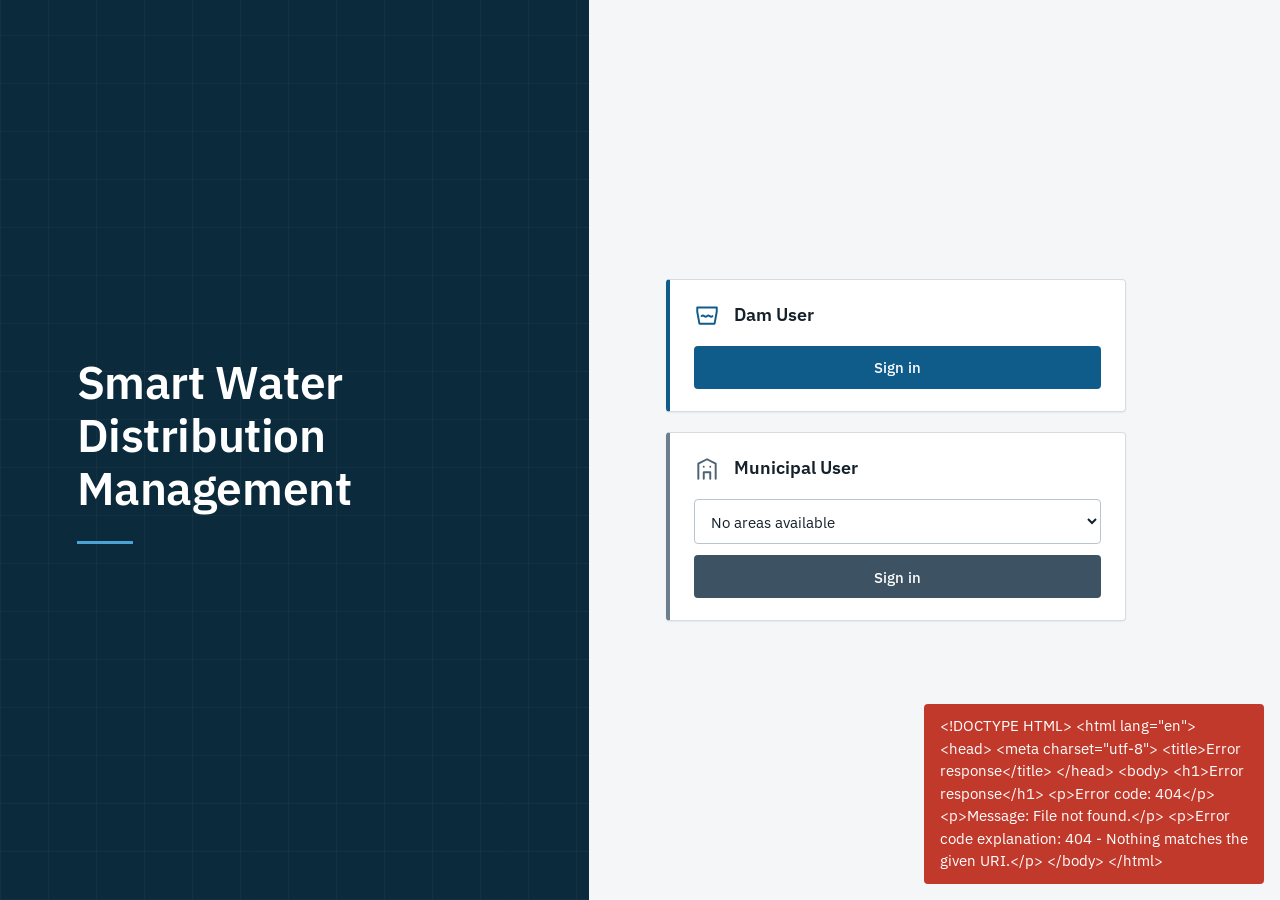
==== web/index.html @ 7f6670fb "First" ====
<!DOCTYPE html><html lang="en"><head><meta charset="utf-8">
<meta name="viewport" content="width=device-width,initial-scale=1">
<title>Smart Water Distribution Management</title>
<link href="https://fonts.googleapis.com/css2?family=IBM+Plex+Sans:wght@400;500;600&display=swap" rel="stylesheet">
<link rel="stylesheet" href="css/style.css">
<style>
html,body{height:100%}
body{margin:0;font-family:"IBM Plex Sans",system-ui,sans-serif;color:#14212b;background:#fff}
.page{display:grid;grid-template-columns:minmax(320px,46%) 1fr;min-height:100vh}
.brand{background:#0b2a3c;color:#fff;display:flex;flex-direction:column;justify-content:center;padding:4rem clamp(2rem,6vw,5rem);position:relative}
.brand:after{content:"";position:absolute;inset:0;background:repeating-linear-gradient(0deg,rgba(255,255,255,.035) 0 1px,transparent 1px 48px),repeating-linear-gradient(90deg,rgba(255,255,255,.035) 0 1px,transparent 1px 48px);pointer-events:none}
.brand h1{position:relative;z-index:1;font-weight:600;font-size:clamp(2rem,3.6vw,3rem);line-height:1.15;letter-spacing:-.01em;margin:0;max-width:440px}
.brand .rule{position:relative;z-index:1;width:56px;height:3px;background:#4aa3d4;margin-top:1.6rem}
.access{display:flex;flex-direction:column;justify-content:center;gap:1.25rem;padding:3rem clamp(1.5rem,6vw,5rem);background:#f4f6f8}
.portal{max-width:460px;width:100%;background:#fff;border:1px solid #d5dde3;border-left:4px solid #0f5c8a;border-radius:4px;padding:1.4rem 1.5rem;box-shadow:0 1px 2px rgba(11,42,60,.06);transition:box-shadow .15s,border-color .15s}
.portal:hover,.portal:focus-within{box-shadow:0 6px 18px rgba(11,42,60,.12)}
.portal.m{border-left-color:#6b7f8e}
.head{display:flex;align-items:center;gap:.9rem;margin-bottom:1.1rem}
.head svg{width:26px;height:26px;color:#0f5c8a;flex:none}.m .head svg{color:#4d6272}
.head h2{margin:0;font-size:1.1rem;font-weight:600}
.btn{display:block;width:100%;box-sizing:border-box;font:500 .95rem "IBM Plex Sans",sans-serif;text-align:center;text-decoration:none;color:#fff;background:#0f5c8a;border:0;border-radius:4px;padding:.7rem 1rem;cursor:pointer;transition:background .15s}
.btn:hover{background:#0b4a70}.m .btn{background:#3d5262}.m .btn:hover{background:#2c3e4b}
select{display:block;width:100%;box-sizing:border-box;font:inherit;font-size:.95rem;padding:.65rem .8rem;margin-bottom:.7rem;border:1px solid #b9c5cd;border-radius:4px;background:#fff;color:#14212b}
:focus-visible{outline:2px solid #0f5c8a;outline-offset:2px}
@media(max-width:820px){.page{grid-template-columns:1fr}.brand{padding:2.5rem 1.5rem}.access{padding:2rem 1.5rem 3rem}}
@media(prefers-reduced-motion:reduce){.portal,.btn{transition:none}}
</style></head><body>
<div class="page">
  <header class="brand">
    <h1>Smart Water Distribution Management</h1>
    <div class="rule"></div>
  </header>
  <main class="access">
    <section class="portal" aria-labelledby="d">
      <div class="head"><svg viewBox="0 0 24 24" fill="none" stroke="currentColor" stroke-width="1.8" stroke-linecap="round" stroke-linejoin="round" aria-hidden="true"><path d="M3 5h18v4l-2 11H5L3 9z"/><path d="M7 13c2-2 3 2 5 0s3 2 5 0"/></svg><h2 id="d">Dam User</h2></div>
      <a class="btn" href="dam.html">Sign in</a>
    </section>
    <section class="portal m" aria-labelledby="m">
      <div class="head"><svg viewBox="0 0 24 24" fill="none" stroke="currentColor" stroke-width="1.8" stroke-linecap="round" stroke-linejoin="round" aria-hidden="true"><path d="M4 21V7l8-4 8 4v14"/><path d="M9 21v-6h6v6M9 10h.01M15 10h.01"/></svg><h2 id="m">Municipal User</h2></div>
      <form id="mf"><select id="areas" aria-label="Select your area" required><option value="">Loading areas...</option></select><button class="btn">Sign in</button></form>
    </section>
  </main>
</div>
<div id="toast"></div>
<script src="js/api.js"></script>
<script>
(async () => {
  const a = await run(() => api('/areas'));
  $('#areas').innerHTML = a ? '<option value="">Select your area</option>' + a.map(x => `<option value="${esc(x.areaId)}">${esc(x.areaId)} - ${esc(x.areaName)}</option>`).join('')
    : '<option value="">No areas available</option>';
})();
$('#mf').onsubmit = e => { e.preventDefault(); const v = $('#areas').value; if (!v) return toast('Please select your area first.', true); sessionStorage.setItem('areaId', v); location.href = 'municipal.html'; };
</script></body></html>
---- web/css/style.css ----
:root{--ink:#0f2a33;--paper:#edf2f4;--card:#fff;--line:#cfdbe0;--water:#1f8fb5;--brass:#b8892b;--ok:#2e8b57;--bad:#c0392b;--muted:#5d7580}
*{box-sizing:border-box}
body{margin:0;font:15px/1.5 "IBM Plex Sans",system-ui,sans-serif;background:var(--paper);color:var(--ink)}
h1{font-size:1.6rem;margin:0 0 .25rem}h2{font-size:1.05rem;margin:0 0 .75rem}
.muted{color:var(--muted)}
.app{display:grid;grid-template-columns:210px 1fr;min-height:100vh}
aside{background:var(--ink);color:#dbe9ee;padding:1.25rem .75rem;position:sticky;top:0;height:100vh}
aside .brand{font-weight:600;padding:0 .5rem 1rem;font-size:1.05rem}
aside .grp{font-size:.8rem;color:#7fa3b0;padding:.9rem .5rem .25rem}
aside button,aside a{display:block;width:100%;text-align:left;background:none;border:0;border-left:3px solid transparent;color:inherit;padding:.45rem .6rem;font:inherit;cursor:pointer;text-decoration:none}
aside button:hover,aside a:hover{background:#17404d}
aside button.on{border-left-color:var(--water);background:#17404d;color:#fff}
main{padding:1.5rem 2rem;min-width:0}
.panel{background:var(--card);border:1px solid var(--line);border-radius:6px;padding:1rem 1.1rem;margin:0 0 1.1rem}
.cards{display:grid;grid-template-columns:repeat(auto-fit,minmax(170px,1fr));gap:.8rem;margin-bottom:1.1rem}
.stat{background:var(--card);border:1px solid var(--line);border-left:4px solid var(--water);padding:.8rem 1rem}
.stat b{display:block;font-size:1.6rem;line-height:1.2}
.stat.bad{border-left-color:var(--bad)}.stat.warn{border-left-color:var(--brass)}
.wrap{overflow-x:auto}
table{border-collapse:collapse;width:100%;font-size:.92rem}
th,td{text-align:left;padding:.5rem .6rem;border-bottom:1px solid var(--line);white-space:nowrap}
th{font-weight:600;color:var(--muted)}
.badge{display:inline-block;padding:.1rem .5rem;border-radius:3px;font-size:.8rem;font-weight:600;background:#e3ecef}
.WORKING,.ALLOCATED,.COMPLETED,.NORMAL{background:#dff1e7;color:#1d6b40}
.FAILED,.CRITICAL,.REJECTED{background:#f8dcd8;color:#9b2a1f}
.PENDING,.HIGH,.OPEN,.PARTIALLY_ALLOCATED{background:#f6ebd0;color:#7a5a12}
form.f{display:flex;flex-wrap:wrap;gap:.7rem;align-items:flex-end}
label{display:flex;flex-direction:column;font-size:.85rem;color:var(--muted);gap:.2rem}
label.chk{flex-direction:row;align-items:center;gap:.4rem;color:var(--ink);padding-bottom:.5rem}
input,select{font:inherit;padding:.4rem .55rem;border:1px solid var(--line);border-radius:4px;background:#fff;min-width:130px}
input[type=checkbox]{min-width:0}
button.b{font:inherit;background:var(--water);color:#fff;border:0;border-radius:4px;padding:.5rem .9rem;cursor:pointer}
button.b:hover{background:#177494}button.b.alt{background:#fff;color:var(--ink);border:1px solid var(--line)}
button.b.big{padding:.8rem 1.4rem;font-size:1.05rem;background:var(--brass)}
button.sm{font:inherit;font-size:.8rem;padding:.2rem .5rem;margin-right:.3rem;border:1px solid var(--line);background:#fff;border-radius:3px;cursor:pointer}
:focus-visible{outline:2px solid var(--water);outline-offset:2px}
#toast{position:fixed;right:1rem;bottom:1rem;background:var(--ink);color:#fff;padding:.7rem 1rem;border-radius:4px;opacity:0;transition:opacity .2s;max-width:340px}
#toast.show{opacity:1}#toast.bad{background:var(--bad)}
ul.log{margin:0;padding-left:1.1rem;font-size:.9rem}
svg.map{width:100%;height:auto;background:#f7fafb;border:1px solid var(--line);border-radius:6px}
svg.map text{font-size:12px;fill:var(--ink)}
.login{max-width:760px;margin:8vh auto;padding:0 1rem}
.choices{display:grid;grid-template-columns:1fr 1fr;gap:1rem;margin-top:1.5rem}
.choice{background:var(--card);border:1px solid var(--line);border-top:5px solid var(--water);padding:1.3rem}
.choice.m{border-top-color:var(--brass)}
@media(max-width:760px){.app{grid-template-columns:1fr}aside{position:static;height:auto}main{padding:1rem}.choices{grid-template-columns:1fr}}
@media(prefers-reduced-motion:reduce){#toast{transition:none}}
/* ---- dashboard overview ---- */
.grid2{display:grid;grid-template-columns:repeat(auto-fit,minmax(340px,1fr));gap:1.1rem}
.grid2 .panel{margin:0}
.alert{padding:.6rem .9rem;border-radius:4px;margin:0 0 .5rem;border-left:4px solid var(--brass);background:#f6ebd0;color:#6b4e0f}
.alert.bad{border-left-color:var(--bad);background:#f8dcd8;color:#8a261b}
.alert.ok{border-left-color:var(--ok);background:#dff1e7;color:#1d6b40}
.lv{margin:0 0 .8rem}.lv .t{display:flex;justify-content:space-between;font-size:.9rem}
.track{height:12px;background:#e3ecef;border-radius:6px;overflow:hidden}
.fill{height:100%;background:var(--ok)}.fill.mid{background:var(--brass)}.fill.low{background:var(--bad)}.fill.dem{background:var(--water)}.fill.del{background:var(--ok)}
.q{display:flex;justify-content:space-between;align-items:center;padding:.4rem 0;border-bottom:1px solid var(--line);font-size:.92rem}
.q:last-child{border:0}
.donut{width:120px;height:120px;border-radius:50%;flex:none;display:grid;place-items:center}
.donut i{width:70px;height:70px;border-radius:50%;background:var(--card);display:grid;place-items:center;font-style:normal;font-weight:600}
.leg{display:flex;gap:1.2rem;align-items:center}.leg ul{list-style:none;margin:0;padding:0;font-size:.88rem}
.dot{display:inline-block;width:10px;height:10px;border-radius:2px;margin-right:.4rem}
.dr{margin:0 0 .7rem;font-size:.88rem}.dr .track{height:8px;margin-top:.15rem}
.split{display:flex;height:14px;border-radius:7px;overflow:hidden;background:#e3ecef}
/* ---- login page ---- */
.hero{background:var(--ink);color:#fff;padding:3.2rem 1rem 4.5rem}
.hero .in,.login .in{max-width:900px;margin:0 auto}
.hero h1{font-size:2.1rem;margin:0 0 .4rem}.hero p{margin:0;color:#a9c6d1;max-width:560px}
.chips{display:flex;flex-wrap:wrap;gap:.6rem;margin-top:1.4rem}
.chip{background:#17404d;border-radius:4px;padding:.4rem .8rem;font-size:.88rem}.chip b{font-size:1.1rem;margin-right:.3rem}
.chip.bad{background:#7a2a22}
.pull{margin-top:-2.6rem}
.how{display:grid;grid-template-columns:repeat(3,1fr);gap:1rem;margin:1.6rem 0}
.how div{border-top:3px solid var(--line);padding-top:.5rem;font-size:.92rem}.how b{display:block}
@media(max-width:760px){.how{grid-template-columns:1fr}.leg{flex-wrap:wrap}}
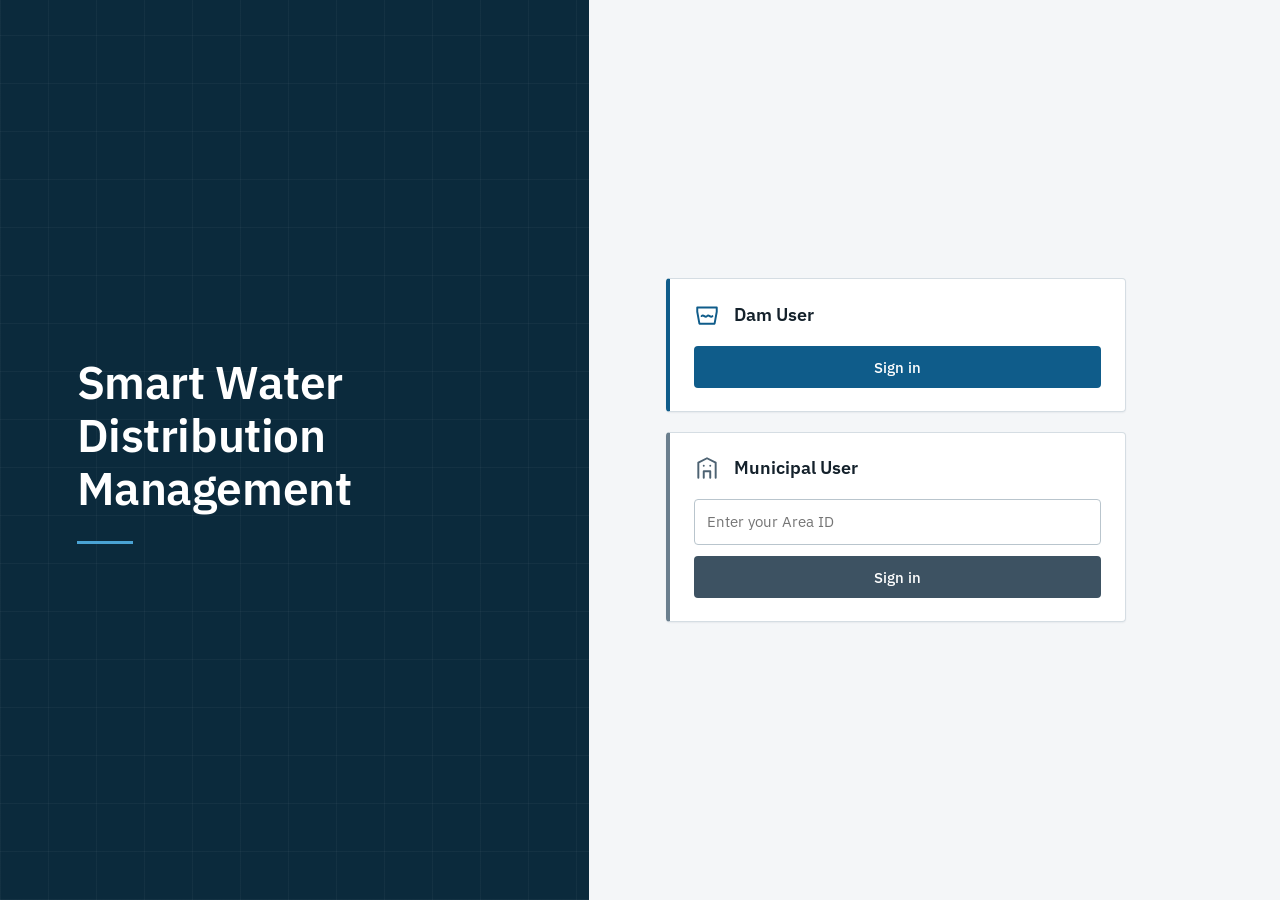
==== commit 5cceb97d: "second commit" ====
--- a/web/index.html
+++ b/web/index.html
@@ -20,7 +20,7 @@
 .head h2{margin:0;font-size:1.1rem;font-weight:600}
 .btn{display:block;width:100%;box-sizing:border-box;font:500 .95rem "IBM Plex Sans",sans-serif;text-align:center;text-decoration:none;color:#fff;background:#0f5c8a;border:0;border-radius:4px;padding:.7rem 1rem;cursor:pointer;transition:background .15s}
 .btn:hover{background:#0b4a70}.m .btn{background:#3d5262}.m .btn:hover{background:#2c3e4b}
-select{display:block;width:100%;box-sizing:border-box;font:inherit;font-size:.95rem;padding:.65rem .8rem;margin-bottom:.7rem;border:1px solid #b9c5cd;border-radius:4px;background:#fff;color:#14212b}
+select,input[type=text]{display:block;width:100%;box-sizing:border-box;font:inherit;font-size:.95rem;padding:.65rem .8rem;margin-bottom:.7rem;border:1px solid #b9c5cd;border-radius:4px;background:#fff;color:#14212b}
 :focus-visible{outline:2px solid #0f5c8a;outline-offset:2px}
 @media(max-width:820px){.page{grid-template-columns:1fr}.brand{padding:2.5rem 1.5rem}.access{padding:2rem 1.5rem 3rem}}
 @media(prefers-reduced-motion:reduce){.portal,.btn{transition:none}}
@@ -37,17 +37,20 @@
     </section>
     <section class="portal m" aria-labelledby="m">
       <div class="head"><svg viewBox="0 0 24 24" fill="none" stroke="currentColor" stroke-width="1.8" stroke-linecap="round" stroke-linejoin="round" aria-hidden="true"><path d="M4 21V7l8-4 8 4v14"/><path d="M9 21v-6h6v6M9 10h.01M15 10h.01"/></svg><h2 id="m">Municipal User</h2></div>
-      <form id="mf"><select id="areas" aria-label="Select your area" required><option value="">Loading areas...</option></select><button class="btn">Sign in</button></form>
+      <form id="mf"><input type="text" id="areaId" placeholder="Enter your Area ID" aria-label="Area ID" autocomplete="off" required><button class="btn">Sign in</button></form>
     </section>
   </main>
 </div>
 <div id="toast"></div>
 <script src="js/api.js"></script>
 <script>
-(async () => {
-  const a = await run(() => api('/areas'));
-  $('#areas').innerHTML = a ? '<option value="">Select your area</option>' + a.map(x => `<option value="${esc(x.areaId)}">${esc(x.areaId)} - ${esc(x.areaName)}</option>`).join('')
-    : '<option value="">No areas available</option>';
-})();
-$('#mf').onsubmit = e => { e.preventDefault(); const v = $('#areas').value; if (!v) return toast('Please select your area first.', true); sessionStorage.setItem('areaId', v); location.href = 'municipal.html'; };
+$('#mf').onsubmit = async e => {
+  e.preventDefault();
+  const id = $('#areaId').value.trim();
+  if (!id) return toast('Please enter your Area ID.', true);
+  const a = await run(() => api('/areas/' + encodeURIComponent(id)));   // checks this one ID only
+  if (!a) return;                                                       // run() already showed the error
+  sessionStorage.setItem('areaId', a.areaId);
+  location.href = 'municipal.html';
+};
 </script></body></html>
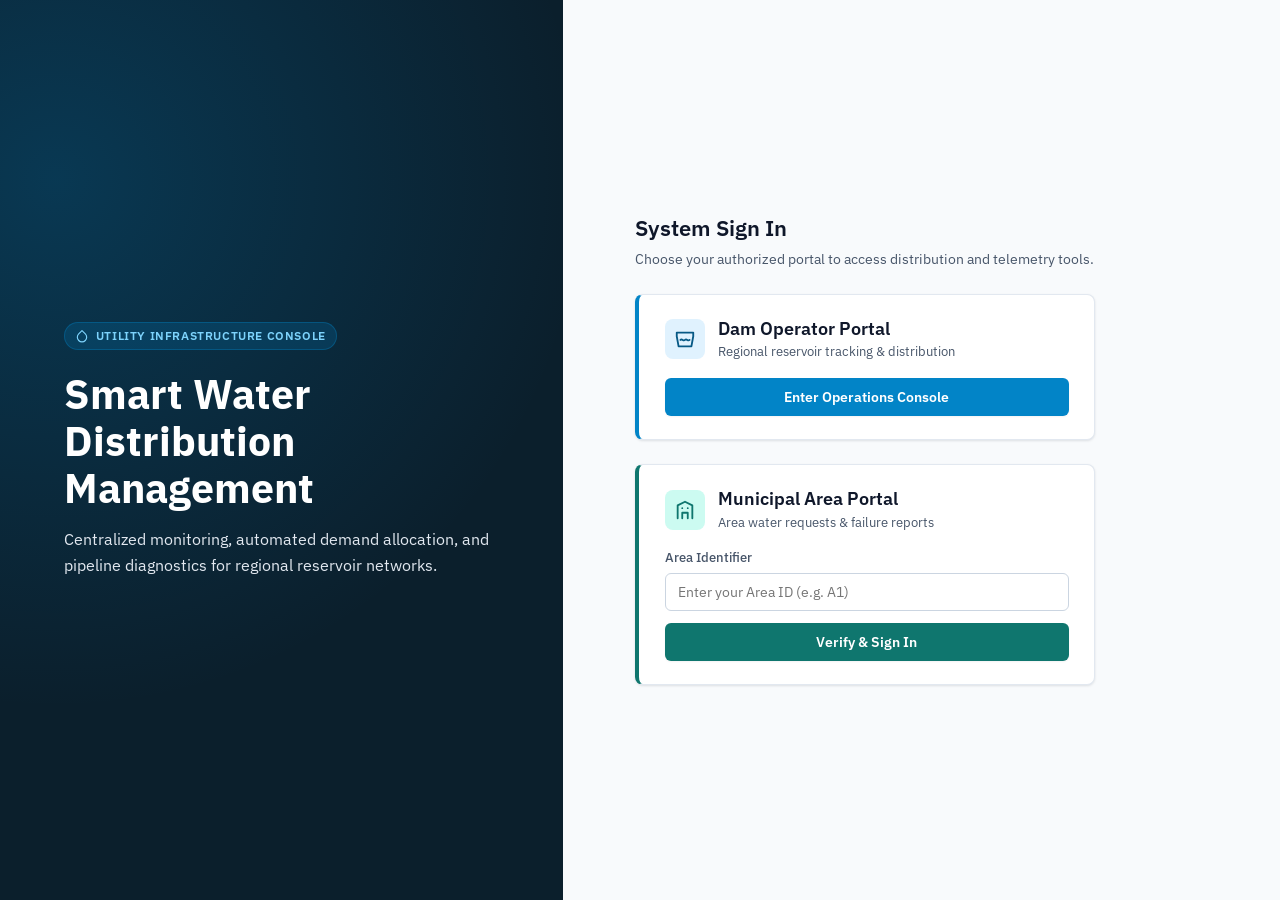
==== commit 241c3b47: "Third commit" ====
--- a/web/index.html
+++ b/web/index.html
@@ -1,56 +1,97 @@
-<!DOCTYPE html><html lang="en"><head><meta charset="utf-8">
-<meta name="viewport" content="width=device-width,initial-scale=1">
-<title>Smart Water Distribution Management</title>
-<link href="https://fonts.googleapis.com/css2?family=IBM+Plex+Sans:wght@400;500;600&display=swap" rel="stylesheet">
-<link rel="stylesheet" href="css/style.css">
-<style>
-html,body{height:100%}
-body{margin:0;font-family:"IBM Plex Sans",system-ui,sans-serif;color:#14212b;background:#fff}
-.page{display:grid;grid-template-columns:minmax(320px,46%) 1fr;min-height:100vh}
-.brand{background:#0b2a3c;color:#fff;display:flex;flex-direction:column;justify-content:center;padding:4rem clamp(2rem,6vw,5rem);position:relative}
-.brand:after{content:"";position:absolute;inset:0;background:repeating-linear-gradient(0deg,rgba(255,255,255,.035) 0 1px,transparent 1px 48px),repeating-linear-gradient(90deg,rgba(255,255,255,.035) 0 1px,transparent 1px 48px);pointer-events:none}
-.brand h1{position:relative;z-index:1;font-weight:600;font-size:clamp(2rem,3.6vw,3rem);line-height:1.15;letter-spacing:-.01em;margin:0;max-width:440px}
-.brand .rule{position:relative;z-index:1;width:56px;height:3px;background:#4aa3d4;margin-top:1.6rem}
-.access{display:flex;flex-direction:column;justify-content:center;gap:1.25rem;padding:3rem clamp(1.5rem,6vw,5rem);background:#f4f6f8}
-.portal{max-width:460px;width:100%;background:#fff;border:1px solid #d5dde3;border-left:4px solid #0f5c8a;border-radius:4px;padding:1.4rem 1.5rem;box-shadow:0 1px 2px rgba(11,42,60,.06);transition:box-shadow .15s,border-color .15s}
-.portal:hover,.portal:focus-within{box-shadow:0 6px 18px rgba(11,42,60,.12)}
-.portal.m{border-left-color:#6b7f8e}
-.head{display:flex;align-items:center;gap:.9rem;margin-bottom:1.1rem}
-.head svg{width:26px;height:26px;color:#0f5c8a;flex:none}.m .head svg{color:#4d6272}
-.head h2{margin:0;font-size:1.1rem;font-weight:600}
-.btn{display:block;width:100%;box-sizing:border-box;font:500 .95rem "IBM Plex Sans",sans-serif;text-align:center;text-decoration:none;color:#fff;background:#0f5c8a;border:0;border-radius:4px;padding:.7rem 1rem;cursor:pointer;transition:background .15s}
-.btn:hover{background:#0b4a70}.m .btn{background:#3d5262}.m .btn:hover{background:#2c3e4b}
-select,input[type=text]{display:block;width:100%;box-sizing:border-box;font:inherit;font-size:.95rem;padding:.65rem .8rem;margin-bottom:.7rem;border:1px solid #b9c5cd;border-radius:4px;background:#fff;color:#14212b}
-:focus-visible{outline:2px solid #0f5c8a;outline-offset:2px}
-@media(max-width:820px){.page{grid-template-columns:1fr}.brand{padding:2.5rem 1.5rem}.access{padding:2rem 1.5rem 3rem}}
-@media(prefers-reduced-motion:reduce){.portal,.btn{transition:none}}
-</style></head><body>
-<div class="page">
-  <header class="brand">
-    <h1>Smart Water Distribution Management</h1>
-    <div class="rule"></div>
-  </header>
-  <main class="access">
-    <section class="portal" aria-labelledby="d">
-      <div class="head"><svg viewBox="0 0 24 24" fill="none" stroke="currentColor" stroke-width="1.8" stroke-linecap="round" stroke-linejoin="round" aria-hidden="true"><path d="M3 5h18v4l-2 11H5L3 9z"/><path d="M7 13c2-2 3 2 5 0s3 2 5 0"/></svg><h2 id="d">Dam User</h2></div>
-      <a class="btn" href="dam.html">Sign in</a>
-    </section>
-    <section class="portal m" aria-labelledby="m">
-      <div class="head"><svg viewBox="0 0 24 24" fill="none" stroke="currentColor" stroke-width="1.8" stroke-linecap="round" stroke-linejoin="round" aria-hidden="true"><path d="M4 21V7l8-4 8 4v14"/><path d="M9 21v-6h6v6M9 10h.01M15 10h.01"/></svg><h2 id="m">Municipal User</h2></div>
-      <form id="mf"><input type="text" id="areaId" placeholder="Enter your Area ID" aria-label="Area ID" autocomplete="off" required><button class="btn">Sign in</button></form>
-    </section>
-  </main>
-</div>
-<div id="toast"></div>
-<script src="js/api.js"></script>
-<script>
-$('#mf').onsubmit = async e => {
-  e.preventDefault();
-  const id = $('#areaId').value.trim();
-  if (!id) return toast('Please enter your Area ID.', true);
-  const a = await run(() => api('/areas/' + encodeURIComponent(id)));   // checks this one ID only
-  if (!a) return;                                                       // run() already showed the error
-  sessionStorage.setItem('areaId', a.areaId);
-  location.href = 'municipal.html';
-};
-</script></body></html>+<!DOCTYPE html>
+<html lang="en">
+<head>
+  <meta charset="utf-8">
+  <meta name="viewport" content="width=device-width, initial-scale=1">
+  <title>Smart Water Distribution Management</title>
+  <meta name="description" content="Centralized monitoring, automated allocation, and municipal dispatch control for regional water infrastructure.">
+  <link rel="preconnect" href="https://fonts.googleapis.com">
+  <link rel="preconnect" href="https://fonts.gstatic.com" crossorigin>
+  <link href="https://fonts.googleapis.com/css2?family=IBM+Plex+Sans:wght@400;500;600;700&display=swap" rel="stylesheet">
+  <link rel="stylesheet" href="css/style.css">
+</head>
+<body>
+  <div class="login-layout">
+    <!-- Brand / Hero Landmark -->
+    <header class="login-hero">
+      <div class="login-hero-content">
+        <span class="badge-system">
+          <svg width="14" height="14" viewBox="0 0 24 24" fill="none" stroke="currentColor" stroke-width="2" stroke-linecap="round" stroke-linejoin="round" aria-hidden="true">
+            <path d="M12 2.69l5.66 5.66a8 8 0 1 1-11.31 0z"/>
+          </svg>
+          Utility Infrastructure Console
+        </span>
+        <h1>Smart Water Distribution Management</h1>
+        <p>Centralized monitoring, automated demand allocation, and pipeline diagnostics for regional reservoir networks.</p>
+      </div>
+    </header>
+
+    <!-- Main Portal Access Landmark -->
+    <main class="login-access">
+      <div class="login-access-header">
+        <h2>System Sign In</h2>
+        <p>Choose your authorized portal to access distribution and telemetry tools.</p>
+      </div>
+
+      <!-- Dam Operator Portal -->
+      <section class="portal-card" aria-labelledby="dam-title">
+        <div class="card-head">
+          <div class="card-icon" aria-hidden="true">
+            <svg width="22" height="22" viewBox="0 0 24 24" fill="none" stroke="currentColor" stroke-width="2" stroke-linecap="round" stroke-linejoin="round">
+              <path d="M3 5h18v4l-2 11H5L3 9z"/>
+              <path d="M7 13c2-2 3 2 5 0s3 2 5 0"/>
+            </svg>
+          </div>
+          <div>
+            <h3 id="dam-title">Dam Operator Portal</h3>
+            <p>Regional reservoir tracking & distribution</p>
+          </div>
+        </div>
+        <a class="btn" href="dam.html" id="dam-signin-btn">Enter Operations Console</a>
+      </section>
+
+      <!-- Municipal Area Portal -->
+      <section class="portal-card municipal-card" aria-labelledby="muni-title">
+        <div class="card-head">
+          <div class="card-icon" aria-hidden="true">
+            <svg width="22" height="22" viewBox="0 0 24 24" fill="none" stroke="currentColor" stroke-width="2" stroke-linecap="round" stroke-linejoin="round">
+              <path d="M4 21V7l8-4 8 4v14"/>
+              <path d="M9 21v-6h6v6M9 10h.01M15 10h.01"/>
+            </svg>
+          </div>
+          <div>
+            <h3 id="muni-title">Municipal Area Portal</h3>
+            <p>Area water requests & failure reports</p>
+          </div>
+        </div>
+        <form id="mf">
+          <label for="areaId">
+            <span>Area Identifier</span>
+            <input type="text" id="areaId" name="areaId" placeholder="Enter your Area ID (e.g. A1)" autocomplete="off" required>
+          </label>
+          <button class="btn" type="submit" id="muni-submit-btn">Verify & Sign In</button>
+        </form>
+      </section>
+    </main>
+  </div>
+
+  <div id="toast" role="status" aria-live="polite"></div>
+
+  <script src="js/api.js"></script>
+  <script>
+    $('#mf').onsubmit = async e => {
+      e.preventDefault();
+      const submitBtn = $('#muni-submit-btn');
+      const id = $('#areaId').value.trim();
+      if (!id) return toast('Please enter your Area ID.', true);
+      
+      // Validates single area ID with backend GET /areas/{id}
+      const a = await run(() => api('/areas/' + encodeURIComponent(id)), null, submitBtn);
+      if (!a) return; // run() displays server error toast
+      
+      sessionStorage.setItem('areaId', a.areaId);
+      location.href = 'municipal.html';
+    };
+  </script>
+</body>
+</html>
--- a/web/css/style.css
+++ b/web/css/style.css
@@ -1,75 +1,1558 @@
-:root{--ink:#0f2a33;--paper:#edf2f4;--card:#fff;--line:#cfdbe0;--water:#1f8fb5;--brass:#b8892b;--ok:#2e8b57;--bad:#c0392b;--muted:#5d7580}
-*{box-sizing:border-box}
-body{margin:0;font:15px/1.5 "IBM Plex Sans",system-ui,sans-serif;background:var(--paper);color:var(--ink)}
-h1{font-size:1.6rem;margin:0 0 .25rem}h2{font-size:1.05rem;margin:0 0 .75rem}
-.muted{color:var(--muted)}
-.app{display:grid;grid-template-columns:210px 1fr;min-height:100vh}
-aside{background:var(--ink);color:#dbe9ee;padding:1.25rem .75rem;position:sticky;top:0;height:100vh}
-aside .brand{font-weight:600;padding:0 .5rem 1rem;font-size:1.05rem}
-aside .grp{font-size:.8rem;color:#7fa3b0;padding:.9rem .5rem .25rem}
-aside button,aside a{display:block;width:100%;text-align:left;background:none;border:0;border-left:3px solid transparent;color:inherit;padding:.45rem .6rem;font:inherit;cursor:pointer;text-decoration:none}
-aside button:hover,aside a:hover{background:#17404d}
-aside button.on{border-left-color:var(--water);background:#17404d;color:#fff}
-main{padding:1.5rem 2rem;min-width:0}
-.panel{background:var(--card);border:1px solid var(--line);border-radius:6px;padding:1rem 1.1rem;margin:0 0 1.1rem}
-.cards{display:grid;grid-template-columns:repeat(auto-fit,minmax(170px,1fr));gap:.8rem;margin-bottom:1.1rem}
-.stat{background:var(--card);border:1px solid var(--line);border-left:4px solid var(--water);padding:.8rem 1rem}
-.stat b{display:block;font-size:1.6rem;line-height:1.2}
-.stat.bad{border-left-color:var(--bad)}.stat.warn{border-left-color:var(--brass)}
-.wrap{overflow-x:auto}
-table{border-collapse:collapse;width:100%;font-size:.92rem}
-th,td{text-align:left;padding:.5rem .6rem;border-bottom:1px solid var(--line);white-space:nowrap}
-th{font-weight:600;color:var(--muted)}
-.badge{display:inline-block;padding:.1rem .5rem;border-radius:3px;font-size:.8rem;font-weight:600;background:#e3ecef}
-.WORKING,.ALLOCATED,.COMPLETED,.NORMAL{background:#dff1e7;color:#1d6b40}
-.FAILED,.CRITICAL,.REJECTED{background:#f8dcd8;color:#9b2a1f}
-.PENDING,.HIGH,.OPEN,.PARTIALLY_ALLOCATED{background:#f6ebd0;color:#7a5a12}
-form.f{display:flex;flex-wrap:wrap;gap:.7rem;align-items:flex-end}
-label{display:flex;flex-direction:column;font-size:.85rem;color:var(--muted);gap:.2rem}
-label.chk{flex-direction:row;align-items:center;gap:.4rem;color:var(--ink);padding-bottom:.5rem}
-input,select{font:inherit;padding:.4rem .55rem;border:1px solid var(--line);border-radius:4px;background:#fff;min-width:130px}
-input[type=checkbox]{min-width:0}
-button.b{font:inherit;background:var(--water);color:#fff;border:0;border-radius:4px;padding:.5rem .9rem;cursor:pointer}
-button.b:hover{background:#177494}button.b.alt{background:#fff;color:var(--ink);border:1px solid var(--line)}
-button.b.big{padding:.8rem 1.4rem;font-size:1.05rem;background:var(--brass)}
-button.sm{font:inherit;font-size:.8rem;padding:.2rem .5rem;margin-right:.3rem;border:1px solid var(--line);background:#fff;border-radius:3px;cursor:pointer}
-:focus-visible{outline:2px solid var(--water);outline-offset:2px}
-#toast{position:fixed;right:1rem;bottom:1rem;background:var(--ink);color:#fff;padding:.7rem 1rem;border-radius:4px;opacity:0;transition:opacity .2s;max-width:340px}
-#toast.show{opacity:1}#toast.bad{background:var(--bad)}
-ul.log{margin:0;padding-left:1.1rem;font-size:.9rem}
-svg.map{width:100%;height:auto;background:#f7fafb;border:1px solid var(--line);border-radius:6px}
-svg.map text{font-size:12px;fill:var(--ink)}
-.login{max-width:760px;margin:8vh auto;padding:0 1rem}
-.choices{display:grid;grid-template-columns:1fr 1fr;gap:1rem;margin-top:1.5rem}
-.choice{background:var(--card);border:1px solid var(--line);border-top:5px solid var(--water);padding:1.3rem}
-.choice.m{border-top-color:var(--brass)}
-@media(max-width:760px){.app{grid-template-columns:1fr}aside{position:static;height:auto}main{padding:1rem}.choices{grid-template-columns:1fr}}
-@media(prefers-reduced-motion:reduce){#toast{transition:none}}
-/* ---- dashboard overview ---- */
-.grid2{display:grid;grid-template-columns:repeat(auto-fit,minmax(340px,1fr));gap:1.1rem}
-.grid2 .panel{margin:0}
-.alert{padding:.6rem .9rem;border-radius:4px;margin:0 0 .5rem;border-left:4px solid var(--brass);background:#f6ebd0;color:#6b4e0f}
-.alert.bad{border-left-color:var(--bad);background:#f8dcd8;color:#8a261b}
-.alert.ok{border-left-color:var(--ok);background:#dff1e7;color:#1d6b40}
-.lv{margin:0 0 .8rem}.lv .t{display:flex;justify-content:space-between;font-size:.9rem}
-.track{height:12px;background:#e3ecef;border-radius:6px;overflow:hidden}
-.fill{height:100%;background:var(--ok)}.fill.mid{background:var(--brass)}.fill.low{background:var(--bad)}.fill.dem{background:var(--water)}.fill.del{background:var(--ok)}
-.q{display:flex;justify-content:space-between;align-items:center;padding:.4rem 0;border-bottom:1px solid var(--line);font-size:.92rem}
-.q:last-child{border:0}
-.donut{width:120px;height:120px;border-radius:50%;flex:none;display:grid;place-items:center}
-.donut i{width:70px;height:70px;border-radius:50%;background:var(--card);display:grid;place-items:center;font-style:normal;font-weight:600}
-.leg{display:flex;gap:1.2rem;align-items:center}.leg ul{list-style:none;margin:0;padding:0;font-size:.88rem}
-.dot{display:inline-block;width:10px;height:10px;border-radius:2px;margin-right:.4rem}
-.dr{margin:0 0 .7rem;font-size:.88rem}.dr .track{height:8px;margin-top:.15rem}
-.split{display:flex;height:14px;border-radius:7px;overflow:hidden;background:#e3ecef}
-/* ---- login page ---- */
-.hero{background:var(--ink);color:#fff;padding:3.2rem 1rem 4.5rem}
-.hero .in,.login .in{max-width:900px;margin:0 auto}
-.hero h1{font-size:2.1rem;margin:0 0 .4rem}.hero p{margin:0;color:#a9c6d1;max-width:560px}
-.chips{display:flex;flex-wrap:wrap;gap:.6rem;margin-top:1.4rem}
-.chip{background:#17404d;border-radius:4px;padding:.4rem .8rem;font-size:.88rem}.chip b{font-size:1.1rem;margin-right:.3rem}
-.chip.bad{background:#7a2a22}
-.pull{margin-top:-2.6rem}
-.how{display:grid;grid-template-columns:repeat(3,1fr);gap:1rem;margin:1.6rem 0}
-.how div{border-top:3px solid var(--line);padding-top:.5rem;font-size:.92rem}.how b{display:block}
-@media(max-width:760px){.how{grid-template-columns:1fr}.leg{flex-wrap:wrap}}+/* ==========================================================================
+   Smart Water Distribution Management - Unified Stylesheet
+   Coherent, accessible, professional utility dashboard design system
+   ========================================================================== */
+
+:root {
+  /* --- Typography --- */
+  --font-sans: 'IBM Plex Sans', -apple-system, BlinkMacSystemFont, 'Segoe UI', Roboto, Helvetica, Arial, sans-serif;
+  --font-mono: 'IBM Plex Mono', ui-monospace, SFMono-Regular, Menlo, Monaco, Consolas, monospace;
+
+  /* --- Neutrals & Surfaces --- */
+  --bg-canvas: #f8fafc;
+  --bg-surface: #ffffff;
+  --bg-subtle: #f1f5f9;
+  --bg-muted: #e2e8f0;
+  
+  /* --- Sidebar / Navy Utility Theme --- */
+  --bg-sidebar: #0b1f2c;
+  --bg-sidebar-hover: #143246;
+  --bg-sidebar-active: #1d435d;
+  --text-sidebar: #e2e8f0;
+  --text-sidebar-muted: #8ba2b2;
+  --text-sidebar-bright: #ffffff;
+
+  /* --- Borders & Dividers --- */
+  --border-subtle: #e2e8f0;
+  --border-strong: #cbd5e1;
+  --border-focus: #0284c7;
+
+  /* --- Text Colors (WCAG AA Compliant contrast on surfaces) --- */
+  --text-main: #0f172a;       /* slate-900 */
+  --text-muted: #475569;      /* slate-600 */
+  --text-subtle: #64748b;     /* slate-500 */
+  --text-inverse: #ffffff;
+
+  /* --- Brand / Hydro Colors --- */
+  --color-water: #0284c7;        /* sky-600 */
+  --color-water-hover: #0369a1;  /* sky-700 */
+  --color-water-subtle: #e0f2fe; /* sky-100 */
+  --color-water-dark: #075985;   /* sky-800 */
+  --color-water-tint: #f0f9ff;
+
+  /* --- Status Colors (High contrast text on background) --- */
+  /* WORKING, ALLOCATED, COMPLETED, NORMAL */
+  --status-ok-bg: #dcfce7;
+  --status-ok-text: #14532d;
+  --status-ok-border: #86efac;
+  --status-ok-line: #16a34a;
+
+  /* PENDING, HIGH, OPEN, PARTIALLY_ALLOCATED */
+  --status-warn-bg: #fef3c7;
+  --status-warn-text: #78350f;
+  --status-warn-border: #fcd34d;
+  --status-warn-line: #d97706;
+
+  /* FAILED, CRITICAL, REJECTED */
+  --status-bad-bg: #fee2e2;
+  --status-bad-text: #7f1d1d;
+  --status-bad-border: #fca5a5;
+  --status-bad-line: #dc2626;
+
+  /* --- Elevation & Shadows --- */
+  --shadow-xs: 0 1px 2px rgba(15, 23, 42, 0.05);
+  --shadow-sm: 0 1px 3px rgba(15, 23, 42, 0.08), 0 1px 2px rgba(15, 23, 42, 0.04);
+  --shadow-md: 0 4px 6px -1px rgba(15, 23, 42, 0.08), 0 2px 4px -2px rgba(15, 23, 42, 0.04);
+  --shadow-lg: 0 10px 15px -3px rgba(15, 23, 42, 0.08), 0 4px 6px -4px rgba(15, 23, 42, 0.04);
+  --shadow-modal: 0 20px 25px -5px rgba(15, 23, 42, 0.25), 0 8px 10px -6px rgba(15, 23, 42, 0.15);
+
+  /* --- Radii --- */
+  --radius-xs: 3px;
+  --radius-sm: 6px;
+  --radius-md: 8px;
+  --radius-lg: 12px;
+  --radius-full: 9999px;
+
+  /* --- Transitions --- */
+  --transition-fast: 150ms cubic-bezier(0.4, 0, 0.2, 1);
+  --transition-normal: 200ms cubic-bezier(0.4, 0, 0.2, 1);
+}
+
+/* Base Reset & Typography */
+*, *::before, *::after {
+  box-sizing: border-box;
+}
+
+html, body {
+  min-height: 100%;
+}
+
+body {
+  margin: 0;
+  font-family: var(--font-sans);
+  font-size: 0.9375rem;
+  line-height: 1.5;
+  background-color: var(--bg-canvas);
+  color: var(--text-main);
+  -webkit-font-smoothing: antialiased;
+}
+
+h1, h2, h3, h4, h5, h6 {
+  color: var(--text-main);
+  margin: 0;
+  font-weight: 600;
+  line-height: 1.25;
+}
+
+h1 {
+  font-size: 1.5rem;
+  margin-bottom: 0.5rem;
+}
+
+h1.big {
+  font-size: 1.75rem;
+  margin-bottom: 0.5rem;
+}
+
+h2 {
+  font-size: 1.05rem;
+  margin-bottom: 0.85rem;
+}
+
+p {
+  margin: 0 0 0.75rem;
+}
+
+.muted {
+  color: var(--text-muted);
+}
+
+.subtle {
+  color: var(--text-subtle);
+  font-size: 0.85rem;
+}
+
+/* Focus Visibility (Accessibility) */
+:focus-visible {
+  outline: 2px solid var(--border-focus);
+  outline-offset: 2px;
+}
+
+/* ==========================================================================
+   Application Shell & Navigation (dam.html & municipal.html)
+   ========================================================================== */
+
+.app {
+  display: grid;
+  grid-template-columns: 240px 1fr;
+  min-height: 100vh;
+}
+
+/* Mobile Top Bar (Hidden on desktop) */
+.mobile-header {
+  display: none;
+  background: var(--bg-sidebar);
+  color: var(--text-sidebar);
+  padding: 0.75rem 1rem;
+  align-items: center;
+  justify-content: space-between;
+  border-bottom: 1px solid rgba(255, 255, 255, 0.08);
+  position: sticky;
+  top: 0;
+  z-index: 50;
+}
+
+.mobile-brand {
+  font-weight: 600;
+  font-size: 1rem;
+  color: var(--text-sidebar-bright);
+  display: flex;
+  align-items: center;
+  gap: 0.5rem;
+}
+
+.menu-toggle {
+  background: none;
+  border: 1px solid rgba(255, 255, 255, 0.15);
+  border-radius: var(--radius-sm);
+  color: var(--text-sidebar);
+  padding: 0.4rem 0.6rem;
+  font-size: 0.85rem;
+  cursor: pointer;
+  display: flex;
+  align-items: center;
+  gap: 0.4rem;
+}
+
+.menu-toggle:hover {
+  background: var(--bg-sidebar-hover);
+  color: var(--text-sidebar-bright);
+}
+
+/* Desktop Sidebar */
+aside.sidebar {
+  background: var(--bg-sidebar);
+  color: var(--text-sidebar);
+  display: flex;
+  flex-direction: column;
+  position: sticky;
+  top: 0;
+  height: 100vh;
+  overflow-y: auto;
+  border-right: 1px solid rgba(0, 0, 0, 0.1);
+  z-index: 40;
+}
+
+aside.sidebar .brand {
+  padding: 1.35rem 1.25rem 1rem;
+  border-bottom: 1px solid rgba(255, 255, 255, 0.07);
+}
+
+aside.sidebar .brand h2 {
+  font-size: 1.05rem;
+  color: var(--text-sidebar-bright);
+  display: flex;
+  align-items: center;
+  gap: 0.5rem;
+  margin: 0;
+}
+
+aside.sidebar .brand .tagline {
+  font-size: 0.75rem;
+  color: var(--text-sidebar-muted);
+  margin-top: 0.2rem;
+  display: block;
+}
+
+aside.sidebar nav {
+  flex: 1;
+  padding: 0.75rem 0.6rem;
+}
+
+aside.sidebar .grp {
+  font-size: 0.7rem;
+  font-weight: 600;
+  text-transform: uppercase;
+  letter-spacing: 0.06em;
+  color: var(--text-sidebar-muted);
+  padding: 0.85rem 0.75rem 0.35rem;
+}
+
+aside.sidebar button,
+aside.sidebar a.nav-item {
+  display: flex;
+  align-items: center;
+  gap: 0.6rem;
+  width: 100%;
+  text-align: left;
+  background: none;
+  border: 0;
+  border-left: 3px solid transparent;
+  border-radius: 0 var(--radius-sm) var(--radius-sm) 0;
+  color: var(--text-sidebar);
+  padding: 0.55rem 0.75rem;
+  font-family: inherit;
+  font-size: 0.875rem;
+  font-weight: 500;
+  cursor: pointer;
+  text-decoration: none;
+  transition: background-color var(--transition-fast), color var(--transition-fast);
+}
+
+aside.sidebar button:hover,
+aside.sidebar a.nav-item:hover {
+  background: var(--bg-sidebar-hover);
+  color: var(--text-sidebar-bright);
+}
+
+aside.sidebar button.on {
+  border-left-color: var(--color-water);
+  background: var(--bg-sidebar-active);
+  color: var(--text-sidebar-bright);
+  font-weight: 600;
+}
+
+aside.sidebar .sidebar-footer {
+  padding: 0.85rem 1rem;
+  border-top: 1px solid rgba(255, 255, 255, 0.07);
+}
+
+aside.sidebar a.out {
+  display: inline-flex;
+  align-items: center;
+  justify-content: center;
+  gap: 0.4rem;
+  width: 100%;
+  padding: 0.5rem 0.75rem;
+  font-size: 0.8125rem;
+  font-weight: 500;
+  color: var(--text-sidebar);
+  background: rgba(255, 255, 255, 0.05);
+  border: 1px solid rgba(255, 255, 255, 0.1);
+  border-radius: var(--radius-sm);
+  text-decoration: none;
+  transition: background-color var(--transition-fast);
+}
+
+aside.sidebar a.out:hover {
+  background: rgba(255, 255, 255, 0.1);
+  color: var(--text-sidebar-bright);
+}
+
+/* Municipal Top Bar Layout */
+.municipal-app {
+  min-height: 100vh;
+  display: flex;
+  flex-direction: column;
+}
+
+.top-nav {
+  background: var(--bg-sidebar);
+  color: var(--text-sidebar);
+  padding: 0.85rem 1.75rem;
+  display: flex;
+  align-items: center;
+  justify-content: space-between;
+  box-shadow: var(--shadow-sm);
+  flex-wrap: wrap;
+  gap: 1rem;
+}
+
+.top-nav .brand-lockup {
+  display: flex;
+  align-items: center;
+  gap: 0.75rem;
+}
+
+.top-nav .brand-title {
+  font-size: 1.15rem;
+  font-weight: 600;
+  color: var(--text-sidebar-bright);
+}
+
+.top-nav .area-pill {
+  background: var(--color-water-dark);
+  color: #e0f2fe;
+  font-size: 0.8rem;
+  font-weight: 600;
+  padding: 0.2rem 0.65rem;
+  border-radius: var(--radius-full);
+  border: 1px solid rgba(255, 255, 255, 0.15);
+}
+
+.top-nav .nav-actions {
+  display: flex;
+  align-items: center;
+  gap: 0.75rem;
+}
+
+.top-nav a.out {
+  font-size: 0.8125rem;
+  font-weight: 500;
+  color: var(--text-sidebar);
+  background: rgba(255, 255, 255, 0.08);
+  border: 1px solid rgba(255, 255, 255, 0.15);
+  border-radius: var(--radius-sm);
+  padding: 0.45rem 0.85rem;
+  text-decoration: none;
+  transition: background-color var(--transition-fast);
+}
+
+.top-nav a.out:hover {
+  background: rgba(255, 255, 255, 0.16);
+  color: var(--text-sidebar-bright);
+}
+
+/* Main Content Area */
+main {
+  padding: 1.75rem 2rem 3rem;
+  min-width: 0;
+  background-color: var(--bg-canvas);
+}
+
+.page-header {
+  margin-bottom: 1.5rem;
+}
+
+.page-header h1 {
+  margin: 0 0 0.25rem;
+}
+
+.page-header p {
+  color: var(--text-muted);
+  margin: 0;
+  font-size: 0.9rem;
+}
+
+/* ==========================================================================
+   Panels, Cards & Stat Grid
+   ========================================================================== */
+
+.panel {
+  background: var(--bg-surface);
+  border: 1px solid var(--border-subtle);
+  border-radius: var(--radius-md);
+  padding: 1.25rem 1.4rem;
+  margin-bottom: 1.25rem;
+  box-shadow: var(--shadow-sm);
+}
+
+.panel:last-child {
+  margin-bottom: 0;
+}
+
+.panel h2 {
+  font-size: 1.05rem;
+  font-weight: 600;
+  color: var(--text-main);
+  margin-bottom: 0.9rem;
+}
+
+/* Stat Cards */
+.cards {
+  display: grid;
+  grid-template-columns: repeat(auto-fit, minmax(170px, 1fr));
+  gap: 0.9rem;
+  margin-bottom: 1.25rem;
+}
+
+.stat {
+  background: var(--bg-surface);
+  border: 1px solid var(--border-subtle);
+  border-left: 4px solid var(--color-water);
+  border-radius: var(--radius-sm);
+  padding: 0.85rem 1.1rem;
+  box-shadow: var(--shadow-xs);
+}
+
+.stat span {
+  display: block;
+  font-size: 0.75rem;
+  font-weight: 600;
+  text-transform: uppercase;
+  letter-spacing: 0.04em;
+  color: var(--text-muted);
+  margin-bottom: 0.2rem;
+}
+
+.stat b {
+  display: block;
+  font-size: 1.45rem;
+  font-weight: 600;
+  color: var(--text-main);
+  line-height: 1.2;
+}
+
+.stat.bad {
+  border-left-color: var(--status-bad-line);
+}
+
+.stat.bad b {
+  color: var(--status-bad-text);
+}
+
+.stat.warn {
+  border-left-color: var(--status-warn-line);
+}
+
+.stat.warn b {
+  color: var(--status-warn-text);
+}
+
+.stat.ok {
+  border-left-color: var(--status-ok-line);
+}
+
+.stat.ok b {
+  color: var(--status-ok-text);
+}
+
+/* Dashboard Action Banner */
+.action-banner {
+  background: var(--bg-surface);
+  border: 1px solid var(--border-subtle);
+  border-left: 4px solid var(--color-water);
+  border-radius: var(--radius-md);
+  padding: 1.1rem 1.35rem;
+  margin-bottom: 1.25rem;
+  display: flex;
+  align-items: center;
+  justify-content: space-between;
+  flex-wrap: wrap;
+  gap: 1rem;
+  box-shadow: var(--shadow-sm);
+}
+
+.action-banner-text h2 {
+  margin: 0 0 0.2rem;
+  font-size: 1.1rem;
+}
+
+.action-banner-text p {
+  margin: 0;
+  color: var(--text-muted);
+  font-size: 0.875rem;
+}
+
+/* Grid Layouts for Overview */
+.row {
+  display: grid;
+  gap: 1.25rem;
+  margin-bottom: 1.25rem;
+}
+
+.row > * {
+  min-width: 0;
+}
+
+.row .panel {
+  margin: 0;
+}
+
+.r1 {
+  grid-template-columns: 1.4fr 1fr 1fr;
+}
+
+.r2 {
+  grid-template-columns: 1.3fr 1fr 1fr;
+}
+
+/* System Alerts */
+.alerts-container {
+  margin-bottom: 1.25rem;
+  display: flex;
+  flex-direction: column;
+  gap: 0.5rem;
+}
+
+.alert {
+  padding: 0.75rem 1rem;
+  border-radius: var(--radius-sm);
+  border-left: 4px solid var(--status-warn-line);
+  background: var(--status-warn-bg);
+  color: var(--status-warn-text);
+  font-size: 0.875rem;
+  font-weight: 500;
+  display: flex;
+  align-items: center;
+  gap: 0.6rem;
+}
+
+.alert.bad {
+  border-left-color: var(--status-bad-line);
+  background: var(--status-bad-bg);
+  color: var(--status-bad-text);
+}
+
+.alert.ok {
+  border-left-color: var(--status-ok-line);
+  background: var(--status-ok-bg);
+  color: var(--status-ok-text);
+}
+
+/* Gauge / Progress Bars (Source levels) */
+.gb {
+  display: flex;
+  align-items: center;
+  gap: 0.85rem;
+  margin-bottom: 0.85rem;
+  font-size: 0.875rem;
+}
+
+.gb:last-child {
+  margin-bottom: 0;
+}
+
+.gb .n {
+  width: 6.5rem;
+  line-height: 1.2;
+  font-weight: 500;
+  color: var(--text-main);
+}
+
+.gb .n small {
+  display: block;
+  font-size: 0.75rem;
+  font-weight: normal;
+  color: var(--text-muted);
+}
+
+.gb .bar {
+  flex: 1;
+  height: 12px;
+  border-radius: var(--radius-full);
+  background: var(--bg-muted);
+  overflow: hidden;
+}
+
+.gb .bar i {
+  display: block;
+  height: 100%;
+  border-radius: var(--radius-full);
+  background: var(--color-water);
+  transition: width 0.3s ease;
+}
+
+.gb .bar i.ok {
+  background: var(--status-ok-line);
+}
+
+.gb .bar i.low {
+  background: var(--status-bad-line);
+}
+
+.gb .bar i.warn {
+  background: var(--status-warn-line);
+}
+
+.gb em {
+  font-style: normal;
+  font-weight: 600;
+  width: 2.8rem;
+  text-align: right;
+  color: var(--text-muted);
+  font-size: 0.8125rem;
+}
+
+/* Mini network list & blob container */
+.mc {
+  display: grid;
+  grid-template-columns: 140px 1fr;
+  gap: 0.85rem;
+  align-items: center;
+}
+
+.al {
+  max-height: 250px;
+  overflow-y: auto;
+  padding-right: 0.35rem;
+}
+
+.al div {
+  border-left: 3px solid var(--border-subtle);
+  padding: 0.25rem 0.5rem;
+  margin-bottom: 0.45rem;
+  font-size: 0.8125rem;
+  color: var(--text-muted);
+  line-height: 1.25;
+}
+
+.al div.bad {
+  border-left-color: var(--status-bad-line);
+  color: var(--status-bad-text);
+  font-weight: 600;
+  background: var(--status-bad-bg);
+  border-radius: 0 var(--radius-xs) var(--radius-xs) 0;
+}
+
+.al div small {
+  display: block;
+  font-size: 0.72rem;
+  font-weight: normal;
+  color: inherit;
+  opacity: 0.85;
+}
+
+/* Network Overview Container */
+.net-card {
+  background: var(--bg-subtle);
+  border: 1px solid var(--border-subtle);
+  border-radius: var(--radius-md);
+  padding: 0.65rem;
+}
+
+.net-card.big {
+  padding: 1rem;
+}
+
+/* Map legend & labels */
+.lg {
+  display: flex;
+  flex-wrap: wrap;
+  gap: 0.5rem 1.2rem;
+  font-size: 0.75rem;
+  color: var(--text-muted);
+  margin-top: 0.75rem;
+}
+
+.lg span {
+  display: inline-flex;
+  align-items: center;
+  gap: 0.35rem;
+}
+
+.dot {
+  display: inline-block;
+  width: 10px;
+  height: 10px;
+  border-radius: var(--radius-full);
+}
+
+.dot.square {
+  border-radius: 2px;
+}
+
+/* Request Queue List */
+.q {
+  display: flex;
+  justify-content: space-between;
+  align-items: center;
+  padding: 0.5rem 0;
+  border-bottom: 1px solid var(--border-subtle);
+  font-size: 0.875rem;
+  gap: 0.5rem;
+}
+
+.q:last-child {
+  border-bottom: 0;
+}
+
+.q span.req-info {
+  overflow: hidden;
+  text-overflow: ellipsis;
+  white-space: nowrap;
+}
+
+/* Mini stat indicators in panels */
+.info {
+  background: var(--bg-subtle);
+  border: 1px solid var(--border-subtle);
+  border-radius: var(--radius-sm);
+  padding: 0.6rem 0.85rem;
+  font-size: 0.8125rem;
+  color: var(--text-muted);
+  display: grid;
+  grid-template-columns: 1fr 1fr;
+  gap: 0.35rem 0.75rem;
+  margin-bottom: 0.75rem;
+}
+
+.info b {
+  color: var(--text-main);
+  font-weight: 600;
+}
+
+/* Ring / Donut charts */
+.ring {
+  width: 150px;
+  height: 150px;
+  border-radius: 50%;
+  display: grid;
+  place-items: center;
+  margin: 0.5rem auto 1rem;
+  box-shadow: var(--shadow-sm);
+}
+
+.ring i {
+  width: 96px;
+  height: 96px;
+  border-radius: 50%;
+  background: var(--bg-surface);
+  display: grid;
+  place-items: center;
+  font-style: normal;
+  font-size: 1.35rem;
+  font-weight: 700;
+  color: var(--text-main);
+  box-shadow: inset 0 2px 4px rgba(0, 0, 0, 0.05);
+}
+
+.lgd {
+  display: grid;
+  grid-template-columns: 1fr 1fr;
+  gap: 0.4rem 0.75rem;
+  font-size: 0.8125rem;
+  color: var(--text-muted);
+}
+
+.lgd span {
+  display: flex;
+  align-items: center;
+  gap: 0.4rem;
+}
+
+/* Flow / Network Health Arcs */
+.flow {
+  display: flex;
+  align-items: center;
+  gap: 1.25rem;
+  flex-wrap: wrap;
+  justify-content: center;
+}
+
+.flow svg {
+  max-width: 160px;
+  height: auto;
+}
+
+.flow ul {
+  list-style: none;
+  margin: 0;
+  padding: 0;
+  font-size: 0.8125rem;
+  color: var(--text-muted);
+}
+
+.flow li {
+  margin: 0.45rem 0;
+  display: flex;
+  align-items: center;
+  gap: 0.45rem;
+}
+
+.flow b {
+  color: var(--text-main);
+  font-weight: 600;
+  margin-left: auto;
+}
+
+/* Logs */
+ul.log {
+  margin: 0;
+  padding-left: 1.25rem;
+  font-size: 0.875rem;
+  color: var(--text-muted);
+}
+
+ul.log li {
+  margin-bottom: 0.45rem;
+  line-height: 1.4;
+}
+
+/* ==========================================================================
+   Tables & Data Containers
+   ========================================================================== */
+
+.wrap {
+  overflow-x: auto;
+  max-width: 100%;
+  -webkit-overflow-scrolling: touch;
+  border: 1px solid var(--border-subtle);
+  border-radius: var(--radius-sm);
+  background: var(--bg-surface);
+}
+
+table {
+  border-collapse: collapse;
+  width: 100%;
+  font-size: 0.875rem;
+  text-align: left;
+}
+
+th, td {
+  padding: 0.65rem 0.85rem;
+  border-bottom: 1px solid var(--border-subtle);
+  white-space: nowrap;
+}
+
+th {
+  font-size: 0.75rem;
+  font-weight: 600;
+  text-transform: uppercase;
+  letter-spacing: 0.05em;
+  color: var(--text-muted);
+  background: var(--bg-subtle);
+  position: sticky;
+  top: 0;
+}
+
+tbody tr:last-child td {
+  border-bottom: 0;
+}
+
+tbody tr:hover {
+  background-color: #f8fafc;
+}
+
+/* Status Badges */
+.badge {
+  display: inline-flex;
+  align-items: center;
+  padding: 0.15rem 0.55rem;
+  border-radius: var(--radius-xs);
+  font-size: 0.75rem;
+  font-weight: 600;
+  letter-spacing: 0.02em;
+  border: 1px solid transparent;
+  background: var(--bg-muted);
+  color: var(--text-muted);
+}
+
+/* Green (Working / Normal) */
+.badge.WORKING,
+.badge.ALLOCATED,
+.badge.COMPLETED,
+.badge.NORMAL {
+  background: var(--status-ok-bg);
+  color: var(--status-ok-text);
+  border-color: var(--status-ok-border);
+}
+
+/* Amber (Pending / Warning) */
+.badge.PENDING,
+.badge.HIGH,
+.badge.OPEN,
+.badge.PARTIALLY_ALLOCATED {
+  background: var(--status-warn-bg);
+  color: var(--status-warn-text);
+  border-color: var(--status-warn-border);
+}
+
+/* Red (Failed / Critical) */
+.badge.FAILED,
+.badge.CRITICAL,
+.badge.REJECTED {
+  background: var(--status-bad-bg);
+  color: var(--status-bad-text);
+  border-color: var(--status-bad-border);
+}
+
+/* ==========================================================================
+   Forms, Controls & Buttons
+   ========================================================================== */
+
+form.f {
+  display: flex;
+  flex-wrap: wrap;
+  gap: 0.85rem;
+  align-items: flex-end;
+}
+
+label {
+  display: flex;
+  flex-direction: column;
+  font-size: 0.8125rem;
+  font-weight: 500;
+  color: var(--text-muted);
+  gap: 0.35rem;
+}
+
+label.chk {
+  flex-direction: row;
+  align-items: center;
+  gap: 0.5rem;
+  color: var(--text-main);
+  padding-bottom: 0.6rem;
+  cursor: pointer;
+  user-select: none;
+}
+
+input, select {
+  font-family: inherit;
+  font-size: 0.875rem;
+  color: var(--text-main);
+  padding: 0.5rem 0.75rem;
+  border: 1px solid var(--border-strong);
+  border-radius: var(--radius-sm);
+  background: var(--bg-surface);
+  min-width: 140px;
+  height: 38px;
+  transition: border-color var(--transition-fast), box-shadow var(--transition-fast);
+}
+
+input:focus, select:focus {
+  border-color: var(--border-focus);
+  outline: none;
+  box-shadow: 0 0 0 3px rgba(2, 132, 199, 0.15);
+}
+
+input[type="checkbox"] {
+  min-width: 0;
+  width: 1.1rem;
+  height: 1.1rem;
+  accent-color: var(--color-water);
+  cursor: pointer;
+}
+
+/* Primary Action Buttons */
+button.b, .btn {
+  font-family: inherit;
+  font-size: 0.875rem;
+  font-weight: 600;
+  background: var(--color-water);
+  color: var(--text-inverse);
+  border: 0;
+  border-radius: var(--radius-sm);
+  padding: 0.55rem 1.15rem;
+  min-height: 38px;
+  display: inline-flex;
+  align-items: center;
+  justify-content: center;
+  gap: 0.45rem;
+  cursor: pointer;
+  text-decoration: none;
+  box-shadow: var(--shadow-xs);
+  transition: background-color var(--transition-fast), transform var(--transition-fast);
+}
+
+button.b:hover, .btn:hover {
+  background: var(--color-water-hover);
+}
+
+button.b:active, .btn:active {
+  transform: translateY(1px);
+}
+
+button.b.alt {
+  background: var(--bg-surface);
+  color: var(--text-main);
+  border: 1px solid var(--border-strong);
+  box-shadow: none;
+}
+
+button.b.alt:hover {
+  background: var(--bg-subtle);
+}
+
+button.b.big {
+  padding: 0.75rem 1.6rem;
+  font-size: 0.95rem;
+  background: var(--color-water-dark);
+}
+
+button.b.big:hover {
+  background: #034b73;
+}
+
+/* Compact Table Row Buttons */
+button.sm {
+  font-family: inherit;
+  font-size: 0.8125rem;
+  font-weight: 500;
+  padding: 0.25rem 0.65rem;
+  margin-right: 0.35rem;
+  border: 1px solid var(--border-strong);
+  background: var(--bg-surface);
+  color: var(--text-main);
+  border-radius: var(--radius-xs);
+  cursor: pointer;
+  transition: all var(--transition-fast);
+}
+
+button.sm:hover {
+  background: var(--bg-subtle);
+  border-color: var(--color-water);
+  color: var(--color-water);
+}
+
+button.sm[data-a="fail"]:hover {
+  border-color: var(--status-bad-line);
+  color: var(--status-bad-line);
+}
+
+button.sm[data-a="remove"]:hover {
+  border-color: var(--status-bad-line);
+  background: var(--status-bad-bg);
+  color: var(--status-bad-text);
+}
+
+/* Button Loading & Disabled State */
+button[disabled], .btn[disabled] {
+  opacity: 0.65;
+  cursor: not-allowed;
+  pointer-events: none;
+}
+
+button.is-busy {
+  position: relative;
+  color: transparent !important;
+}
+
+button.is-busy::after {
+  content: "";
+  position: absolute;
+  width: 16px;
+  height: 16px;
+  border: 2px solid rgba(255, 255, 255, 0.4);
+  border-top-color: #ffffff;
+  border-radius: 50%;
+  animation: spin 0.6s linear infinite;
+}
+
+button.alt.is-busy::after {
+  border-color: rgba(15, 23, 42, 0.2);
+  border-top-color: var(--text-main);
+}
+
+@keyframes spin {
+  to { transform: rotate(360deg); }
+}
+
+/* Empty State */
+.empty-state {
+  text-align: center;
+  padding: 2.25rem 1rem;
+  color: var(--text-muted);
+}
+
+.empty-state svg {
+  width: 36px;
+  height: 36px;
+  margin-bottom: 0.5rem;
+  color: var(--border-strong);
+}
+
+.empty-state p {
+  margin: 0;
+  font-size: 0.875rem;
+}
+
+/* ==========================================================================
+   Loading Skeletons
+   ========================================================================== */
+
+.skeleton {
+  background: linear-gradient(90deg, #f1f5f9 25%, #e2e8f0 50%, #f1f5f9 75%);
+  background-size: 200% 100%;
+  animation: shimmer 1.5s infinite;
+  border-radius: var(--radius-xs);
+}
+
+@keyframes shimmer {
+  0% { background-position: 200% 0; }
+  100% { background-position: -200% 0; }
+}
+
+.skeleton-text {
+  height: 0.875rem;
+  margin-bottom: 0.5rem;
+  width: 80%;
+}
+
+.skeleton-stat {
+  height: 72px;
+  border-radius: var(--radius-sm);
+}
+
+.skeleton-table-row {
+  height: 40px;
+  margin-bottom: 0.4rem;
+}
+
+/* ==========================================================================
+   Toast Notifications (Accessible role="status" / aria-live)
+   ========================================================================== */
+
+#toast {
+  position: fixed;
+  right: 1.25rem;
+  bottom: 1.25rem;
+  background: var(--text-main);
+  color: var(--text-inverse);
+  padding: 0.85rem 1.25rem;
+  border-radius: var(--radius-md);
+  box-shadow: var(--shadow-lg);
+  font-size: 0.875rem;
+  font-weight: 500;
+  opacity: 0;
+  transform: translateY(8px);
+  pointer-events: none;
+  transition: opacity var(--transition-normal), transform var(--transition-normal);
+  max-width: 380px;
+  z-index: 1000;
+  display: flex;
+  align-items: center;
+  gap: 0.65rem;
+  border-left: 4px solid var(--color-water);
+}
+
+#toast.show {
+  opacity: 1;
+  transform: translateY(0);
+  pointer-events: auto;
+}
+
+#toast.bad {
+  background: #1e1112;
+  color: #fde8e8;
+  border-left-color: var(--status-bad-line);
+}
+
+#toast.bad::before {
+  content: "⚠";
+  color: var(--status-bad-line);
+  font-weight: bold;
+}
+
+#toast:not(.bad)::before {
+  content: "✓";
+  color: var(--status-ok-line);
+  font-weight: bold;
+}
+
+/* ==========================================================================
+   Accessible Modal Dialogs (Replacing native prompt & confirm)
+   ========================================================================== */
+
+dialog.app-dialog {
+  border: 0;
+  padding: 0;
+  background: transparent;
+  max-width: 480px;
+  width: 90%;
+  margin: auto;
+  border-radius: var(--radius-lg);
+  box-shadow: var(--shadow-modal);
+}
+
+dialog.app-dialog::backdrop {
+  background: rgba(11, 31, 44, 0.6);
+  backdrop-filter: blur(2px);
+}
+
+.dialog-card {
+  background: var(--bg-surface);
+  border-radius: var(--radius-lg);
+  overflow: hidden;
+  border: 1px solid var(--border-subtle);
+  display: flex;
+  flex-direction: column;
+}
+
+.dialog-header {
+  padding: 1.2rem 1.4rem;
+  border-bottom: 1px solid var(--border-subtle);
+  background: var(--bg-subtle);
+}
+
+.dialog-header h3 {
+  font-size: 1.1rem;
+  margin: 0;
+}
+
+.dialog-body {
+  padding: 1.4rem;
+}
+
+.dialog-body p {
+  color: var(--text-muted);
+  font-size: 0.9rem;
+  margin: 0 0 1rem;
+}
+
+.dialog-body label {
+  width: 100%;
+}
+
+.dialog-body input {
+  width: 100%;
+  box-sizing: border-box;
+  margin-top: 0.35rem;
+}
+
+.dialog-footer {
+  padding: 0.9rem 1.4rem;
+  background: var(--bg-subtle);
+  border-top: 1px solid var(--border-subtle);
+  display: flex;
+  justify-content: flex-end;
+  gap: 0.75rem;
+}
+
+/* Danger Modal Button */
+button.b.danger {
+  background: var(--status-bad-line);
+}
+
+button.b.danger:hover {
+  background: #b91c1c;
+}
+
+/* ==========================================================================
+   SVG Network Map & Charts
+   ========================================================================== */
+
+svg.map {
+  width: 100%;
+  height: auto;
+  display: block;
+  background: var(--bg-surface);
+  border-radius: var(--radius-md);
+}
+
+svg.map line.pipe-working {
+  stroke: var(--color-water);
+  stroke-width: 3;
+  stroke-linecap: round;
+}
+
+svg.map line.pipe-failed {
+  stroke: var(--status-bad-line);
+  stroke-width: 3.5;
+  stroke-linecap: round;
+  stroke-dasharray: 6 5;
+}
+
+svg.map text {
+  font-family: var(--font-sans);
+  font-size: 11px;
+  font-weight: 500;
+  fill: var(--text-main);
+  text-anchor: middle;
+  pointer-events: none;
+}
+
+svg.ch {
+  width: 100%;
+  height: auto;
+  display: block;
+}
+
+svg.ch text {
+  font-family: var(--font-sans);
+  font-size: 10px;
+  fill: var(--text-muted);
+}
+
+/* ==========================================================================
+   Sign-in / Portal Page (index.html)
+   ========================================================================== */
+
+.login-layout {
+  display: grid;
+  grid-template-columns: minmax(320px, 44%) 1fr;
+  min-height: 100vh;
+}
+
+.login-hero {
+  background: var(--bg-sidebar);
+  color: var(--text-sidebar-bright);
+  display: flex;
+  flex-direction: column;
+  justify-content: center;
+  padding: 4rem clamp(2rem, 5vw, 4.5rem);
+  position: relative;
+  overflow: hidden;
+}
+
+.login-hero::before {
+  content: "";
+  position: absolute;
+  inset: 0;
+  background: radial-gradient(circle at 10% 20%, rgba(2, 132, 199, 0.25) 0%, transparent 60%);
+  pointer-events: none;
+}
+
+.login-hero-content {
+  position: relative;
+  z-index: 1;
+  max-width: 440px;
+}
+
+.login-hero .badge-system {
+  display: inline-flex;
+  align-items: center;
+  gap: 0.4rem;
+  background: rgba(2, 132, 199, 0.2);
+  color: #7dd3fc;
+  border: 1px solid rgba(2, 132, 199, 0.35);
+  padding: 0.25rem 0.65rem;
+  border-radius: var(--radius-full);
+  font-size: 0.75rem;
+  font-weight: 600;
+  text-transform: uppercase;
+  letter-spacing: 0.05em;
+  margin-bottom: 1.25rem;
+}
+
+.login-hero h1 {
+  font-size: clamp(2rem, 3.2vw, 2.75rem);
+  font-weight: 700;
+  color: #ffffff;
+  line-height: 1.15;
+  margin: 0 0 1rem;
+}
+
+.login-hero p {
+  color: var(--text-sidebar);
+  font-size: 1rem;
+  line-height: 1.6;
+  margin: 0;
+}
+
+.login-access {
+  display: flex;
+  flex-direction: column;
+  justify-content: center;
+  padding: 3rem clamp(1.5rem, 6vw, 4.5rem);
+  background: var(--bg-canvas);
+  gap: 1.5rem;
+}
+
+.login-access-header {
+  max-width: 460px;
+}
+
+.login-access-header h2 {
+  font-size: 1.35rem;
+  margin-bottom: 0.35rem;
+}
+
+.login-access-header p {
+  color: var(--text-muted);
+  font-size: 0.9rem;
+  margin: 0;
+}
+
+.portal-card {
+  max-width: 460px;
+  width: 100%;
+  background: var(--bg-surface);
+  border: 1px solid var(--border-subtle);
+  border-left: 4px solid var(--color-water);
+  border-radius: var(--radius-md);
+  padding: 1.4rem 1.6rem;
+  box-shadow: var(--shadow-sm);
+  transition: transform var(--transition-fast), box-shadow var(--transition-fast);
+}
+
+.portal-card:hover, .portal-card:focus-within {
+  box-shadow: var(--shadow-md);
+  transform: translateY(-2px);
+}
+
+.portal-card.municipal-card {
+  border-left-color: #0f766e; /* teal tone */
+}
+
+.portal-card .card-head {
+  display: flex;
+  align-items: center;
+  gap: 0.85rem;
+  margin-bottom: 1rem;
+}
+
+.portal-card .card-icon {
+  width: 40px;
+  height: 40px;
+  border-radius: var(--radius-md);
+  background: var(--color-water-subtle);
+  color: var(--color-water-dark);
+  display: grid;
+  place-items: center;
+  flex-shrink: 0;
+}
+
+.portal-card.municipal-card .card-icon {
+  background: #ccfbf1;
+  color: #0f766e;
+}
+
+.portal-card .card-head h3 {
+  font-size: 1.15rem;
+  margin: 0 0 0.15rem;
+}
+
+.portal-card .card-head p {
+  font-size: 0.8125rem;
+  color: var(--text-muted);
+  margin: 0;
+}
+
+.portal-card .btn {
+  width: 100%;
+}
+
+.portal-card.municipal-card .btn {
+  background: #0f766e;
+}
+
+.portal-card.municipal-card .btn:hover {
+  background: #115e59;
+}
+
+.portal-card form input[type="text"] {
+  width: 100%;
+  margin-bottom: 0.75rem;
+}
+
+/* ==========================================================================
+   Responsive Breakpoints
+   ========================================================================== */
+
+@media (max-width: 1024px) {
+  .r1, .r2 {
+    grid-template-columns: 1fr;
+  }
+}
+
+@media (max-width: 768px) {
+  .app {
+    grid-template-columns: 1fr;
+  }
+
+  .mobile-header {
+    display: flex;
+  }
+
+  aside.sidebar {
+    position: fixed;
+    top: 53px;
+    left: 0;
+    right: 0;
+    bottom: 0;
+    height: calc(100vh - 53px);
+    display: none;
+    border-right: 0;
+  }
+
+  aside.sidebar.is-open {
+    display: flex;
+  }
+
+  main {
+    padding: 1.25rem 1rem 2rem;
+  }
+
+  .login-layout {
+    grid-template-columns: 1fr;
+  }
+
+  .login-hero {
+    padding: 2.5rem 1.5rem;
+  }
+
+  .login-access {
+    padding: 2rem 1.5rem 3rem;
+  }
+
+  .mc {
+    grid-template-columns: 1fr;
+  }
+
+  .action-banner {
+    flex-direction: column;
+    align-items: flex-start;
+  }
+
+  .action-banner button {
+    width: 100%;
+  }
+
+  form.f {
+    flex-direction: column;
+    align-items: stretch;
+  }
+
+  form.f label, form.f input, form.f select, form.f button {
+    width: 100%;
+  }
+}
+
+/* Reduced Motion (Accessibility) */
+@media (prefers-reduced-motion: reduce) {
+  *, *::before, *::after {
+    animation-duration: 0.01ms !important;
+    animation-iteration-count: 1 !important;
+    transition-duration: 0.01ms !important;
+  }
+
+  #toast {
+    transition: none !important;
+  }
+
+  .portal-card {
+    transition: none !important;
+    transform: none !important;
+  }
+}
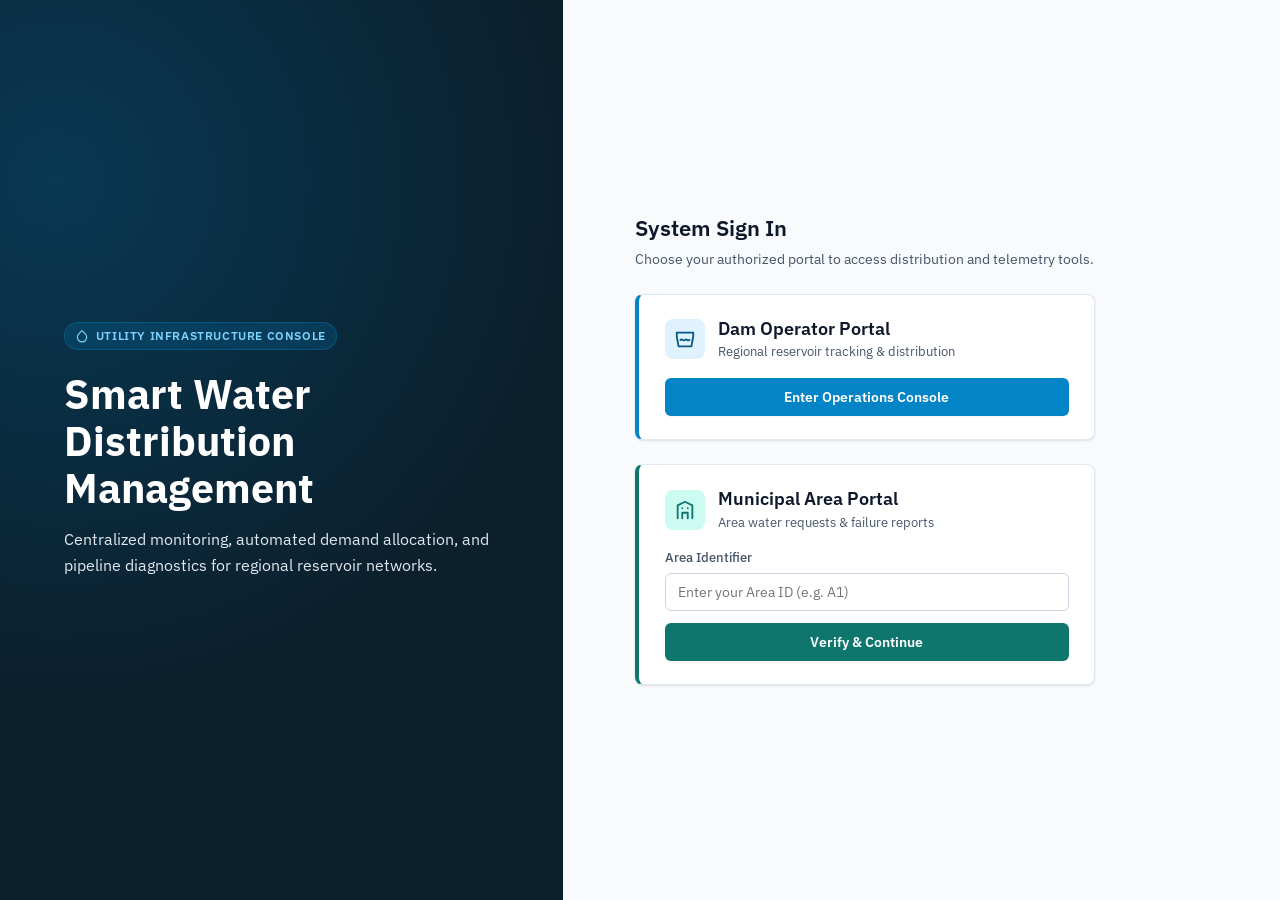
==== commit febdeced: "Fourth commit" ====
--- a/web/index.html
+++ b/web/index.html
@@ -69,7 +69,7 @@
             <span>Area Identifier</span>
             <input type="text" id="areaId" name="areaId" placeholder="Enter your Area ID (e.g. A1)" autocomplete="off" required>
           </label>
-          <button class="btn" type="submit" id="muni-submit-btn">Verify & Sign In</button>
+          <button class="btn" type="submit" id="muni-submit-btn">Verify & Continue</button>
         </form>
       </section>
     </main>
@@ -81,15 +81,12 @@
   <script>
     $('#mf').onsubmit = async e => {
       e.preventDefault();
-      const submitBtn = $('#muni-submit-btn');
       const id = $('#areaId').value.trim();
       if (!id) return toast('Please enter your Area ID.', true);
-      
-      // Validates single area ID with backend GET /areas/{id}
-      const a = await run(() => api('/areas/' + encodeURIComponent(id)), null, submitBtn);
-      if (!a) return; // run() displays server error toast
-      
-      sessionStorage.setItem('areaId', a.areaId);
+      // Check that the area exists, then open its portal
+      const area = await run(() => api('/areas/' + encodeURIComponent(id)), null, $('#muni-submit-btn'));
+      if (!area) return;
+      sessionStorage.setItem('areaId', area.areaId);
       location.href = 'municipal.html';
     };
   </script>
--- a/web/css/style.css
+++ b/web/css/style.css
@@ -845,6 +845,12 @@
   white-space: nowrap;
 }
 
+/* Wide tables (maintenance, reports) may wrap their text instead of scrolling sideways */
+.wrap.wrap-text th,
+.wrap.wrap-text td {
+  white-space: normal;
+}
+
 th {
   font-size: 0.75rem;
   font-weight: 600;
@@ -892,6 +898,7 @@
 .badge.PENDING,
 .badge.HIGH,
 .badge.OPEN,
+.badge.IN_PROGRESS,
 .badge.PARTIALLY_ALLOCATED {
   background: var(--status-warn-bg);
   color: var(--status-warn-text);
